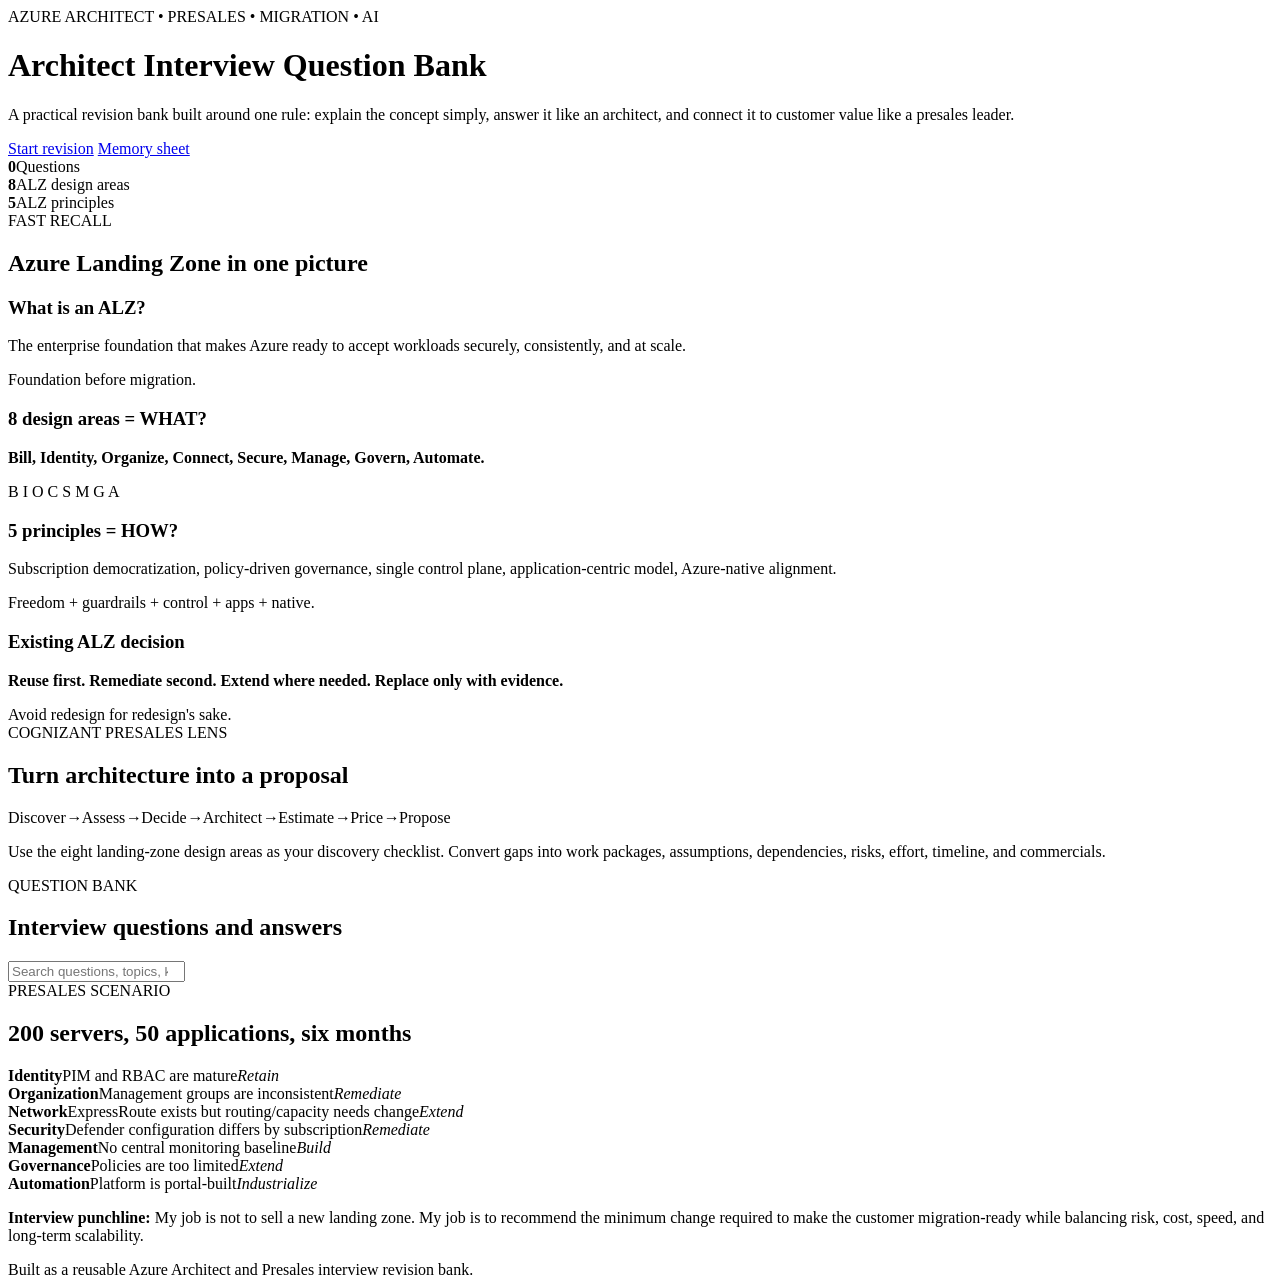
==== docs/index.html @ 59fc0995 "Create Azure architect interview question bank page" ====
<!doctype html>
<html lang="en">
<head>
  <meta charset="utf-8" />
  <meta name="viewport" content="width=device-width, initial-scale=1" />
  <title>Architect Interview Question Bank</title>
  <meta name="description" content="Azure architecture and presales interview question bank with practical answers, memory hooks, and customer scenarios." />
  <link rel="stylesheet" href="styles.css" />
</head>
<body>
  <header class="hero">
    <div class="container">
      <div class="eyebrow">AZURE ARCHITECT • PRESALES • MIGRATION • AI</div>
      <h1>Architect Interview Question Bank</h1>
      <p class="lead">A practical revision bank built around one rule: explain the concept simply, answer it like an architect, and connect it to customer value like a presales leader.</p>
      <div class="hero-actions">
        <a class="btn primary" href="#questions">Start revision</a>
        <a class="btn" href="#memory">Memory sheet</a>
      </div>
      <div class="stats">
        <div><strong id="questionCount">0</strong><span>Questions</span></div>
        <div><strong>8</strong><span>ALZ design areas</span></div>
        <div><strong>5</strong><span>ALZ principles</span></div>
      </div>
    </div>
  </header>

  <main class="container">
    <section class="panel" id="memory">
      <div class="section-heading">
        <div>
          <span class="kicker">FAST RECALL</span>
          <h2>Azure Landing Zone in one picture</h2>
        </div>
      </div>
      <div class="memory-grid">
        <article class="memory-card">
          <h3>What is an ALZ?</h3>
          <p>The enterprise foundation that makes Azure ready to accept workloads securely, consistently, and at scale.</p>
          <div class="memory-line">Foundation before migration.</div>
        </article>
        <article class="memory-card">
          <h3>8 design areas = WHAT?</h3>
          <p><b>Bill, Identity, Organize, Connect, Secure, Manage, Govern, Automate.</b></p>
          <div class="memory-line">B I O C S M G A</div>
        </article>
        <article class="memory-card">
          <h3>5 principles = HOW?</h3>
          <p>Subscription democratization, policy-driven governance, single control plane, application-centric model, Azure-native alignment.</p>
          <div class="memory-line">Freedom + guardrails + control + apps + native.</div>
        </article>
        <article class="memory-card">
          <h3>Existing ALZ decision</h3>
          <p><b>Reuse first. Remediate second. Extend where needed. Replace only with evidence.</b></p>
          <div class="memory-line">Avoid redesign for redesign's sake.</div>
        </article>
      </div>
    </section>

    <section class="panel presales-panel">
      <span class="kicker">COGNIZANT PRESALES LENS</span>
      <h2>Turn architecture into a proposal</h2>
      <div class="flow">
        <span>Discover</span><i>→</i><span>Assess</span><i>→</i><span>Decide</span><i>→</i><span>Architect</span><i>→</i><span>Estimate</span><i>→</i><span>Price</span><i>→</i><span>Propose</span>
      </div>
      <p>Use the eight landing-zone design areas as your discovery checklist. Convert gaps into work packages, assumptions, dependencies, risks, effort, timeline, and commercials.</p>
    </section>

    <section id="questions">
      <div class="section-heading question-heading">
        <div>
          <span class="kicker">QUESTION BANK</span>
          <h2>Interview questions and answers</h2>
        </div>
        <input id="search" type="search" placeholder="Search questions, topics, keywords..." aria-label="Search question bank" />
      </div>

      <div class="filters" id="filters"></div>
      <div id="questionList" class="question-list"></div>
    </section>

    <section class="panel" id="scenario">
      <span class="kicker">PRESALES SCENARIO</span>
      <h2>200 servers, 50 applications, six months</h2>
      <div class="scenario-grid">
        <div><b>Identity</b><span>PIM and RBAC are mature</span><em>Retain</em></div>
        <div><b>Organization</b><span>Management groups are inconsistent</span><em>Remediate</em></div>
        <div><b>Network</b><span>ExpressRoute exists but routing/capacity needs change</span><em>Extend</em></div>
        <div><b>Security</b><span>Defender configuration differs by subscription</span><em>Remediate</em></div>
        <div><b>Management</b><span>No central monitoring baseline</span><em>Build</em></div>
        <div><b>Governance</b><span>Policies are too limited</span><em>Extend</em></div>
        <div><b>Automation</b><span>Platform is portal-built</span><em>Industrialize</em></div>
      </div>
      <p class="callout"><b>Interview punchline:</b> My job is not to sell a new landing zone. My job is to recommend the minimum change required to make the customer migration-ready while balancing risk, cost, speed, and long-term scalability.</p>
    </section>
  </main>

  <footer>
    <div class="container">Built as a reusable Azure Architect and Presales interview revision bank.</div>
  </footer>
  <script src="app.js"></script>
</body>
</html>
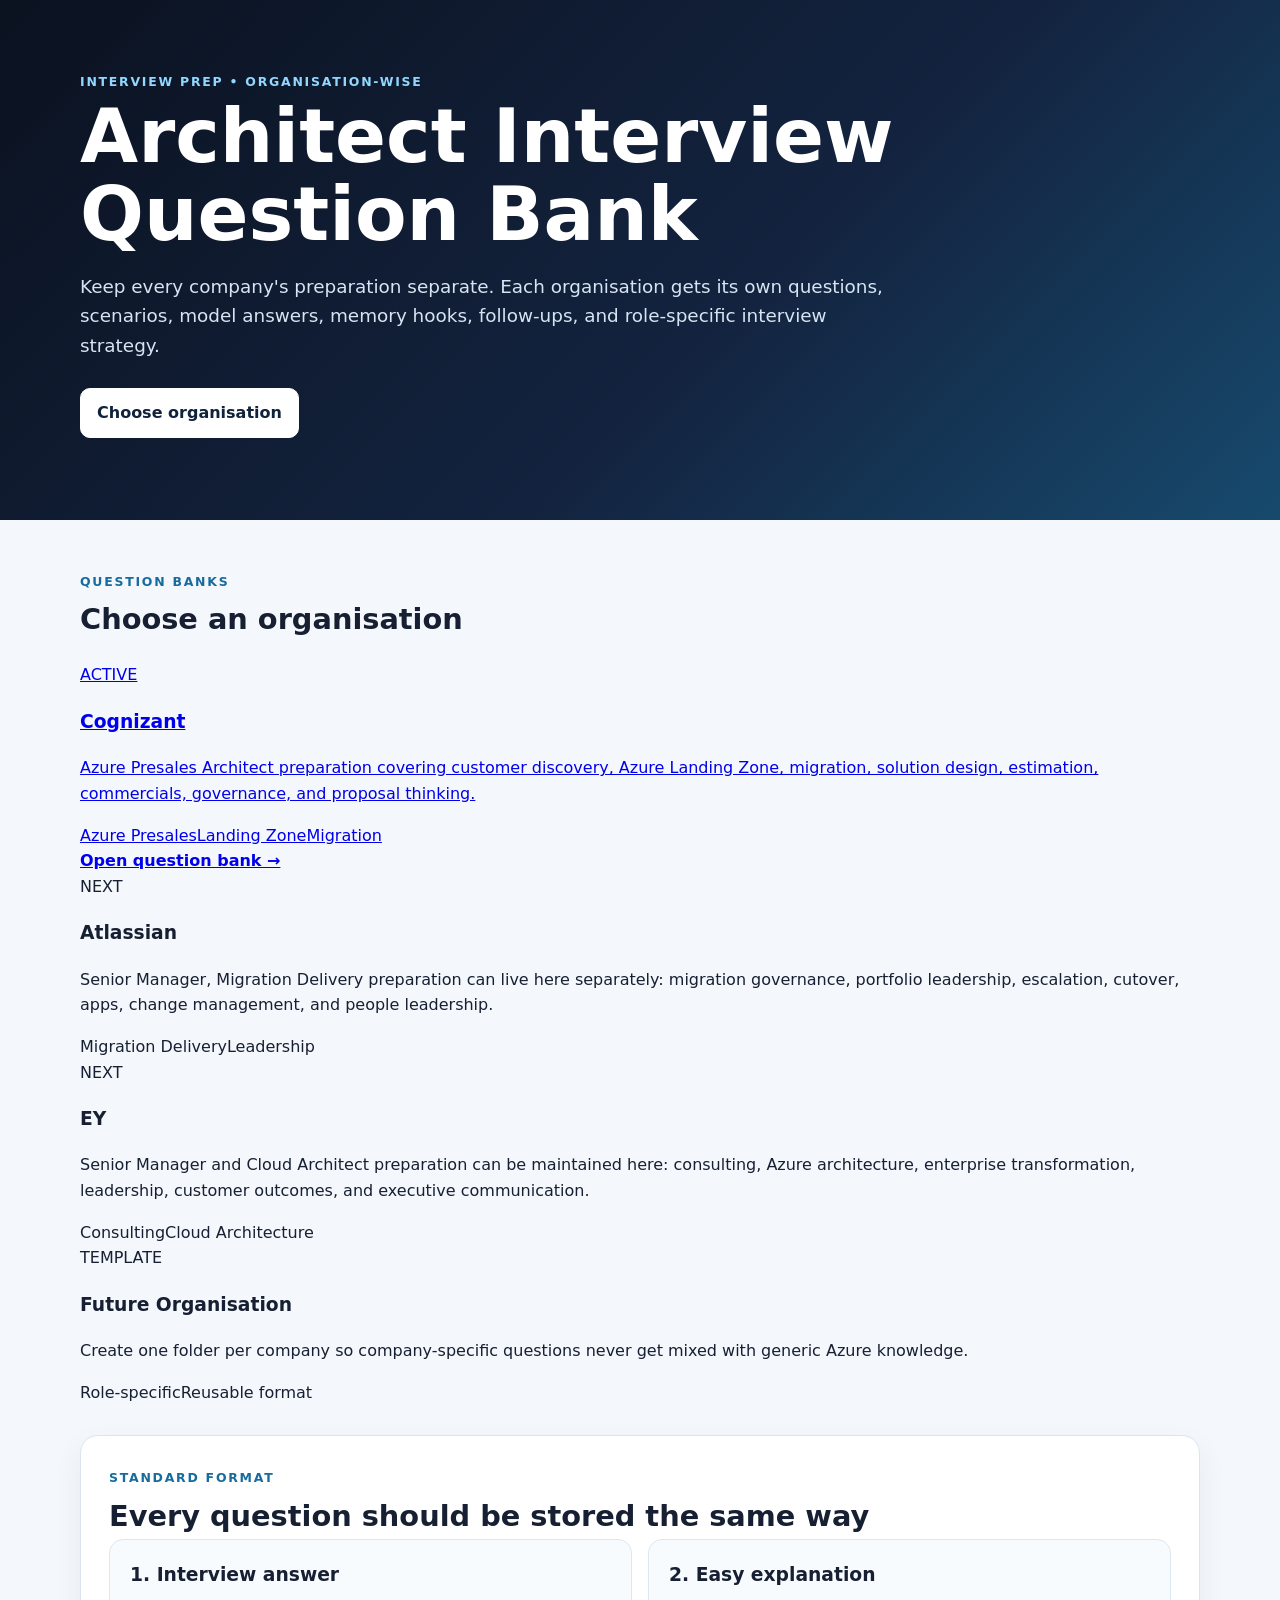
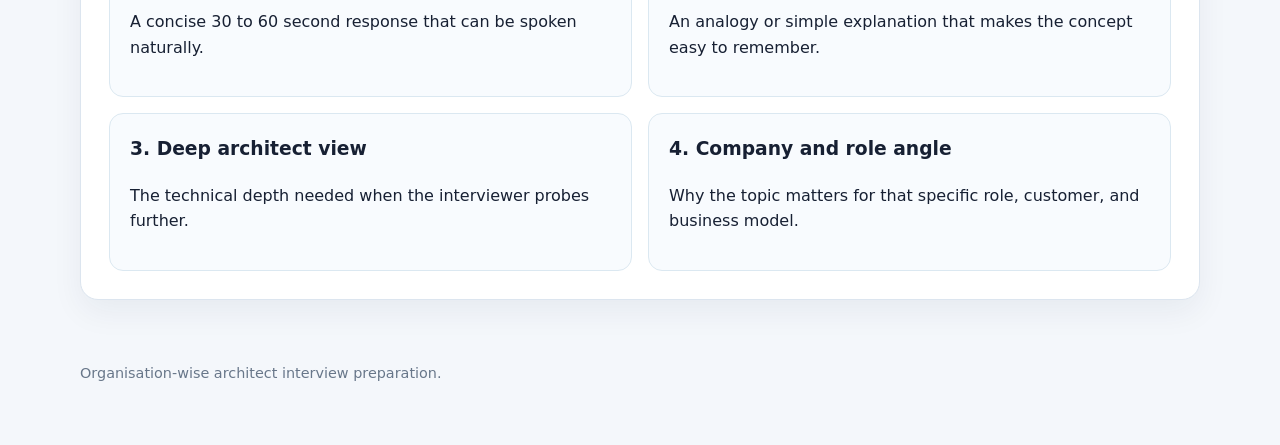
==== commit d44c1c60: "Organize interview bank by organisation" ====
--- a/docs/index.html
+++ b/docs/index.html
@@ -4,100 +4,69 @@
   <meta charset="utf-8" />
   <meta name="viewport" content="width=device-width, initial-scale=1" />
   <title>Architect Interview Question Bank</title>
-  <meta name="description" content="Azure architecture and presales interview question bank with practical answers, memory hooks, and customer scenarios." />
+  <meta name="description" content="Organisation-wise interview question bank for Azure architecture, presales, migration, AI, consulting, and delivery leadership roles." />
   <link rel="stylesheet" href="styles.css" />
 </head>
 <body>
   <header class="hero">
     <div class="container">
-      <div class="eyebrow">AZURE ARCHITECT • PRESALES • MIGRATION • AI</div>
+      <div class="eyebrow">INTERVIEW PREP • ORGANISATION-WISE</div>
       <h1>Architect Interview Question Bank</h1>
-      <p class="lead">A practical revision bank built around one rule: explain the concept simply, answer it like an architect, and connect it to customer value like a presales leader.</p>
-      <div class="hero-actions">
-        <a class="btn primary" href="#questions">Start revision</a>
-        <a class="btn" href="#memory">Memory sheet</a>
-      </div>
-      <div class="stats">
-        <div><strong id="questionCount">0</strong><span>Questions</span></div>
-        <div><strong>8</strong><span>ALZ design areas</span></div>
-        <div><strong>5</strong><span>ALZ principles</span></div>
-      </div>
+      <p class="lead">Keep every company's preparation separate. Each organisation gets its own questions, scenarios, model answers, memory hooks, follow-ups, and role-specific interview strategy.</p>
+      <div class="hero-actions"><a class="btn primary" href="#organisations">Choose organisation</a></div>
     </div>
   </header>
 
   <main class="container">
-    <section class="panel" id="memory">
-      <div class="section-heading">
-        <div>
-          <span class="kicker">FAST RECALL</span>
-          <h2>Azure Landing Zone in one picture</h2>
+    <section id="organisations">
+      <div class="section-heading question-heading">
+        <div><span class="kicker">QUESTION BANKS</span><h2>Choose an organisation</h2></div>
+      </div>
+
+      <div class="org-grid">
+        <a class="org-card featured" href="cognizant/">
+          <span class="org-status">ACTIVE</span>
+          <h3>Cognizant</h3>
+          <p>Azure Presales Architect preparation covering customer discovery, Azure Landing Zone, migration, solution design, estimation, commercials, governance, and proposal thinking.</p>
+          <div class="org-meta"><span>Azure Presales</span><span>Landing Zone</span><span>Migration</span></div>
+          <strong>Open question bank →</strong>
+        </a>
+
+        <div class="org-card muted">
+          <span class="org-status">NEXT</span>
+          <h3>Atlassian</h3>
+          <p>Senior Manager, Migration Delivery preparation can live here separately: migration governance, portfolio leadership, escalation, cutover, apps, change management, and people leadership.</p>
+          <div class="org-meta"><span>Migration Delivery</span><span>Leadership</span></div>
         </div>
-      </div>
-      <div class="memory-grid">
-        <article class="memory-card">
-          <h3>What is an ALZ?</h3>
-          <p>The enterprise foundation that makes Azure ready to accept workloads securely, consistently, and at scale.</p>
-          <div class="memory-line">Foundation before migration.</div>
-        </article>
-        <article class="memory-card">
-          <h3>8 design areas = WHAT?</h3>
-          <p><b>Bill, Identity, Organize, Connect, Secure, Manage, Govern, Automate.</b></p>
-          <div class="memory-line">B I O C S M G A</div>
-        </article>
-        <article class="memory-card">
-          <h3>5 principles = HOW?</h3>
-          <p>Subscription democratization, policy-driven governance, single control plane, application-centric model, Azure-native alignment.</p>
-          <div class="memory-line">Freedom + guardrails + control + apps + native.</div>
-        </article>
-        <article class="memory-card">
-          <h3>Existing ALZ decision</h3>
-          <p><b>Reuse first. Remediate second. Extend where needed. Replace only with evidence.</b></p>
-          <div class="memory-line">Avoid redesign for redesign's sake.</div>
-        </article>
+
+        <div class="org-card muted">
+          <span class="org-status">NEXT</span>
+          <h3>EY</h3>
+          <p>Senior Manager and Cloud Architect preparation can be maintained here: consulting, Azure architecture, enterprise transformation, leadership, customer outcomes, and executive communication.</p>
+          <div class="org-meta"><span>Consulting</span><span>Cloud Architecture</span></div>
+        </div>
+
+        <div class="org-card muted">
+          <span class="org-status">TEMPLATE</span>
+          <h3>Future Organisation</h3>
+          <p>Create one folder per company so company-specific questions never get mixed with generic Azure knowledge.</p>
+          <div class="org-meta"><span>Role-specific</span><span>Reusable format</span></div>
+        </div>
       </div>
     </section>
 
-    <section class="panel presales-panel">
-      <span class="kicker">COGNIZANT PRESALES LENS</span>
-      <h2>Turn architecture into a proposal</h2>
-      <div class="flow">
-        <span>Discover</span><i>→</i><span>Assess</span><i>→</i><span>Decide</span><i>→</i><span>Architect</span><i>→</i><span>Estimate</span><i>→</i><span>Price</span><i>→</i><span>Propose</span>
+    <section class="panel">
+      <span class="kicker">STANDARD FORMAT</span>
+      <h2>Every question should be stored the same way</h2>
+      <div class="memory-grid">
+        <article class="memory-card"><h3>1. Interview answer</h3><p>A concise 30 to 60 second response that can be spoken naturally.</p></article>
+        <article class="memory-card"><h3>2. Easy explanation</h3><p>An analogy or simple explanation that makes the concept easy to remember.</p></article>
+        <article class="memory-card"><h3>3. Deep architect view</h3><p>The technical depth needed when the interviewer probes further.</p></article>
+        <article class="memory-card"><h3>4. Company and role angle</h3><p>Why the topic matters for that specific role, customer, and business model.</p></article>
       </div>
-      <p>Use the eight landing-zone design areas as your discovery checklist. Convert gaps into work packages, assumptions, dependencies, risks, effort, timeline, and commercials.</p>
-    </section>
-
-    <section id="questions">
-      <div class="section-heading question-heading">
-        <div>
-          <span class="kicker">QUESTION BANK</span>
-          <h2>Interview questions and answers</h2>
-        </div>
-        <input id="search" type="search" placeholder="Search questions, topics, keywords..." aria-label="Search question bank" />
-      </div>
-
-      <div class="filters" id="filters"></div>
-      <div id="questionList" class="question-list"></div>
-    </section>
-
-    <section class="panel" id="scenario">
-      <span class="kicker">PRESALES SCENARIO</span>
-      <h2>200 servers, 50 applications, six months</h2>
-      <div class="scenario-grid">
-        <div><b>Identity</b><span>PIM and RBAC are mature</span><em>Retain</em></div>
-        <div><b>Organization</b><span>Management groups are inconsistent</span><em>Remediate</em></div>
-        <div><b>Network</b><span>ExpressRoute exists but routing/capacity needs change</span><em>Extend</em></div>
-        <div><b>Security</b><span>Defender configuration differs by subscription</span><em>Remediate</em></div>
-        <div><b>Management</b><span>No central monitoring baseline</span><em>Build</em></div>
-        <div><b>Governance</b><span>Policies are too limited</span><em>Extend</em></div>
-        <div><b>Automation</b><span>Platform is portal-built</span><em>Industrialize</em></div>
-      </div>
-      <p class="callout"><b>Interview punchline:</b> My job is not to sell a new landing zone. My job is to recommend the minimum change required to make the customer migration-ready while balancing risk, cost, speed, and long-term scalability.</p>
     </section>
   </main>
 
-  <footer>
-    <div class="container">Built as a reusable Azure Architect and Presales interview revision bank.</div>
-  </footer>
-  <script src="app.js"></script>
+  <footer><div class="container">Organisation-wise architect interview preparation.</div></footer>
 </body>
 </html>
--- a/docs/styles.css
+++ b/docs/styles.css
@@ -0,0 +1 @@
+*{box-sizing:border-box}html{scroll-behavior:smooth}body{margin:0;font-family:Inter,ui-sans-serif,system-ui,-apple-system,BlinkMacSystemFont,"Segoe UI",sans-serif;background:#f4f7fb;color:#172033;line-height:1.6}.container{width:min(1120px,92%);margin:auto}.hero{background:linear-gradient(135deg,#0b1220,#13233f 58%,#174a6e);color:#fff;padding:72px 0 54px}.eyebrow,.kicker{font-size:.78rem;letter-spacing:.14em;font-weight:800;text-transform:uppercase}.eyebrow{color:#91d7ff}.kicker{color:#176b9d}.hero h1{font-size:clamp(2.3rem,6vw,4.7rem);line-height:1.03;margin:.4rem 0 1rem;max-width:900px}.lead{font-size:1.15rem;color:#d7e4f2;max-width:820px}.hero-actions{display:flex;gap:12px;margin:28px 0}.btn{display:inline-block;padding:11px 16px;border:1px solid #8bb1cc;border-radius:10px;color:#fff;text-decoration:none;font-weight:700}.btn.primary{background:#fff;color:#10233b;border-color:#fff}.stats{display:flex;gap:44px;margin-top:36px;flex-wrap:wrap}.stats div{display:grid}.stats strong{font-size:1.8rem}.stats span{font-size:.88rem;color:#b8cae0}.panel{background:#fff;border:1px solid #dce5ef;border-radius:18px;padding:28px;margin:30px 0;box-shadow:0 12px 32px rgba(15,35,60,.06)}.section-heading{display:flex;align-items:end;justify-content:space-between;gap:20px;margin-bottom:20px}.section-heading h2,.panel h2{margin:.2rem 0 0;font-size:1.8rem}.memory-grid{display:grid;grid-template-columns:repeat(2,1fr);gap:16px}.memory-card{background:#f8fbfe;border:1px solid #dbe8f1;border-radius:14px;padding:20px}.memory-card h3{margin-top:0}.memory-line{margin-top:14px;padding:10px 12px;border-left:4px solid #176b9d;background:#eef7fc;font-weight:800}.presales-panel{background:#10233b;color:#eef6ff;border:none}.presales-panel .kicker{color:#8fd8ff}.presales-panel p{color:#d9e6f2}.flow{display:flex;gap:9px;align-items:center;flex-wrap:wrap;margin:22px 0}.flow span{background:#fff;color:#10233b;padding:8px 12px;border-radius:999px;font-weight:800}.flow i{font-style:normal;color:#8fd8ff}.question-heading{margin-top:48px}#search{width:min(420px,100%);padding:12px 14px;border:1px solid #cbd9e6;border-radius:10px;background:#fff;font:inherit}.filters{display:flex;gap:8px;flex-wrap:wrap;margin-bottom:18px}.filter{border:1px solid #cbd9e6;background:#fff;padding:8px 12px;border-radius:999px;cursor:pointer;font-weight:700;color:#345}.filter.active{background:#10233b;color:#fff;border-color:#10233b}.question-list{display:grid;gap:14px}.qa{background:#fff;border:1px solid #dce5ef;border-radius:14px;overflow:hidden}.qa summary{cursor:pointer;list-style:none;padding:18px 20px;font-weight:800;display:flex;gap:14px;justify-content:space-between}.qa summary::-webkit-details-marker{display:none}.qa summary span{color:#65758a;font-size:.8rem;font-weight:800;text-transform:uppercase;white-space:nowrap}.qa[open] summary{border-bottom:1px solid #e4ebf2}.answer{padding:20px}.answer h4{margin:18px 0 6px;color:#176b9d}.answer h4:first-child{margin-top:0}.answer ul{padding-left:20px}.quote{background:#f6f9fc;border-left:4px solid #10233b;padding:12px 14px;border-radius:0 10px 10px 0;font-weight:650}.scenario-grid{display:grid;grid-template-columns:repeat(2,1fr);gap:12px;margin:20px 0}.scenario-grid div{display:grid;grid-template-columns:120px 1fr auto;gap:14px;align-items:center;border:1px solid #dde7f0;border-radius:12px;padding:13px}.scenario-grid span{color:#5d6d80}.scenario-grid em{font-style:normal;font-size:.82rem;background:#eef7fc;color:#176b9d;padding:5px 8px;border-radius:999px;font-weight:800}.callout{margin-top:20px;background:#edf5fb;padding:16px;border-radius:12px;border-left:4px solid #176b9d}footer{padding:32px 0 60px;color:#68778a;font-size:.9rem}@media(max-width:760px){.memory-grid,.scenario-grid{grid-template-columns:1fr}.section-heading{align-items:stretch;flex-direction:column}.scenario-grid div{grid-template-columns:1fr}.stats{gap:26px}.hero{padding-top:48px}}
